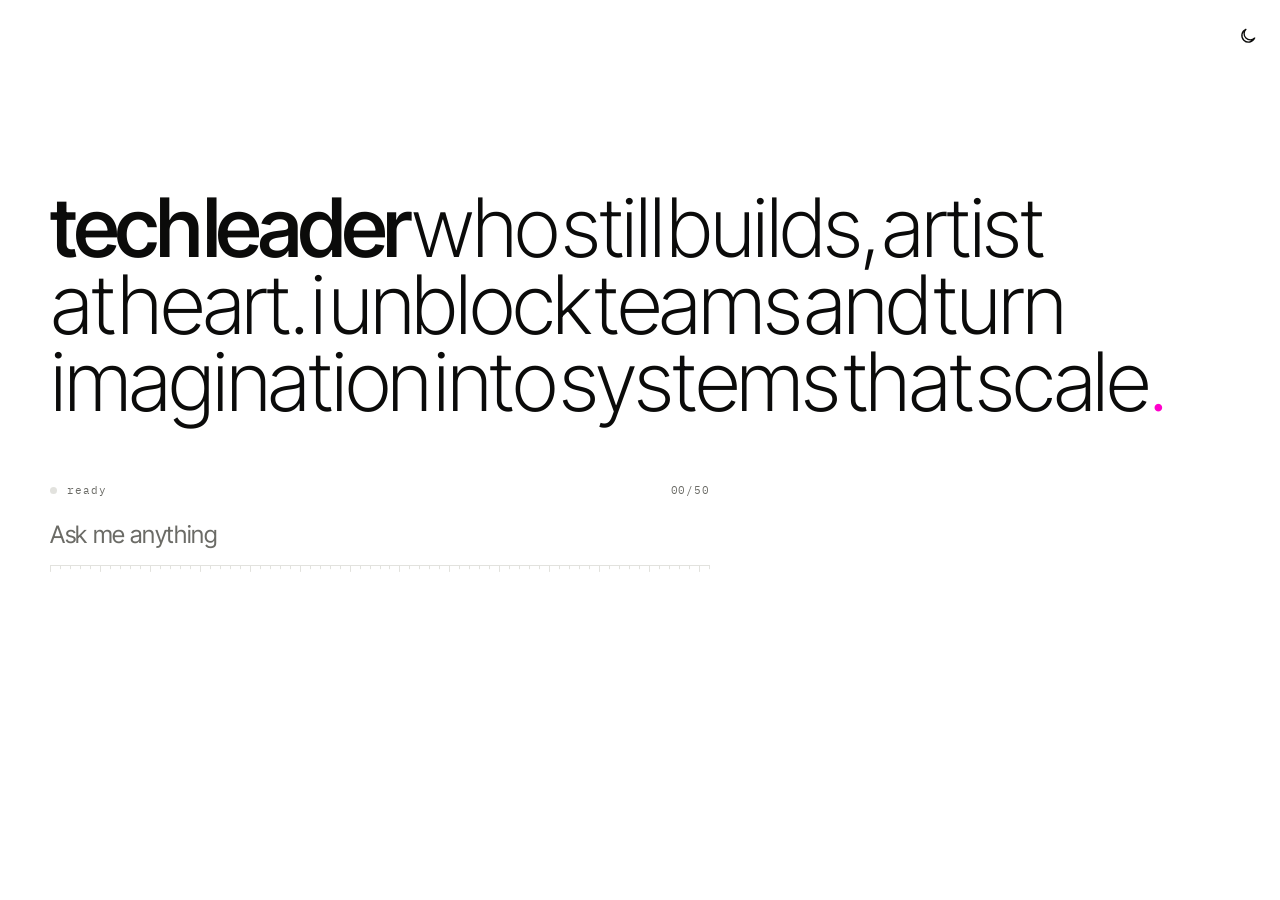
==== new/index.html @ 0ed47e51 "Add the ask-me homepage beta at /new One sentence and one input instead of sections; answers carry t" ====
<!DOCTYPE html>
<html lang="en">
  <head>
    <meta charset="utf-8">
    <meta name="viewport" content="width=device-width, initial-scale=1.0, viewport-fit=cover">
    <title>Kostis Karampinas - Engineering Lead</title>
    <meta name="author" content="Kostis Karampinas">
    <!-- Beta: kept out of search until it replaces the homepage -->
    <meta name="robots" content="noindex, nofollow">
    <meta name="description" content="Kostis Karampinas: tech leader who still builds, artist at heart. Engineering Lead at Skroutz, leading International across Cyprus, Romania and Bulgaria. Film photography on the side.">
    <meta name="keywords" content="Kostis Karampinas, Engineering Lead, Tech Lead, Software Engineer, AI-first engineering, Cross-border e-commerce, Film Photography, Skroutz, Greece">
    <meta name="theme-color" media="(prefers-color-scheme: light)" content="#FFFFFF">
    <meta name="theme-color" media="(prefers-color-scheme: dark)" content="#0B0B0A">

    <!-- Open Graph / Facebook -->
    <meta property="og:type" content="website">
    <meta property="og:url" content="https://kostiskarampinas.com/new/">
    <meta property="og:title" content="Kostis Karampinas - Engineering Lead">
    <meta property="og:description" content="Tech leader who still builds, artist at heart. Ask me anything.">
    <meta property="og:image" content="https://s.gravatar.com/avatar/8bc43bee9040db6434f0842501858358?s=400">
    <meta property="og:site_name" content="Kostis Karampinas">

    <!-- Twitter -->
    <meta name="twitter:card" content="summary">
    <meta name="twitter:url" content="https://kostiskarampinas.com/new/">
    <meta name="twitter:title" content="Kostis Karampinas - Engineering Lead">
    <meta name="twitter:description" content="Tech leader who still builds, artist at heart. Ask me anything.">
    <meta name="twitter:image" content="https://s.gravatar.com/avatar/8bc43bee9040db6434f0842501858358?s=400">
    <meta name="twitter:creator" content="@rpk0_">

    <link rel="canonical" href="https://kostiskarampinas.com/new/">
    <link rel="icon" href="https://s.gravatar.com/avatar/8bc43bee9040db6434f0842501858358?s=80">
    <link rel="apple-touch-icon" href="https://s.gravatar.com/avatar/8bc43bee9040db6434f0842501858358?s=180">

    <link rel="preconnect" href="https://fonts.googleapis.com">
    <link rel="preconnect" href="https://fonts.gstatic.com" crossorigin>
    <link rel="stylesheet" href="https://fonts.googleapis.com/css2?family=Inter+Tight:wght@100..900&family=IBM+Plex+Mono:wght@400;500&display=swap">
    <link rel="stylesheet" href="css/site.css">

    <!-- Apply a saved light/dark choice before first paint, so the page never flashes the wrong theme -->
    <script>
      try { const t = localStorage.getItem('theme'); if (t === 'dark' || t === 'light') document.documentElement.dataset.theme = t; } catch (e) {}
    </script>

    <!-- Structured Data -->
    <script type="application/ld+json">
    {
      "@context": "https://schema.org",
      "@type": "Person",
      "name": "Kostis Karampinas",
      "jobTitle": "Senior Software Engineering Lead",
      "worksFor": {
        "@type": "Organization",
        "name": "Skroutz"
      },
      "url": "https://kostiskarampinas.com",
      "sameAs": [
        "https://github.com/rpk0",
        "https://x.com/rpk0_",
        "https://linkedin.com/in/kostis-karampinas",
        "https://rpk.io",
        "https://www.instagram.com/rpk.io/"
      ],
      "knowsAbout": ["Software Engineering", "Engineering Leadership", "AI-assisted Software Engineering", "Cross-border E-commerce", "Film Photography"]
    }
    </script>
  </head>
  <body>
    <button class="theme" id="theme" type="button" aria-label="Switch to dark mode">
      <svg class="moon" viewBox="0 0 24 24" fill="none" stroke="currentColor" stroke-width="1.6" stroke-linecap="round" stroke-linejoin="round" aria-hidden="true"><path d="M20 14.5A8 8 0 1 1 9.5 4a6.5 6.5 0 0 0 10.5 10.5z"/></svg>
      <svg class="sun" viewBox="0 0 24 24" fill="none" stroke="currentColor" stroke-width="1.6" stroke-linecap="round" aria-hidden="true"><circle cx="12" cy="12" r="4"/><path d="M12 2v2.5M12 19.5V22M2 12h2.5M19.5 12H22M4.9 4.9l1.8 1.8M17.3 17.3l1.8 1.8M4.9 19.1l1.8-1.8M17.3 6.7l1.8-1.8"/></svg>
    </button>

    <main class="page">
      <div class="col">
        <h1 class="tag" id="tag">tech leader who still builds, artist at heart. i unblock teams and turn imagination into systems that scale.</h1>

        <section class="ask" id="ask" aria-label="Ask me a question">
          <div class="instrument">
            <div class="readout" aria-hidden="true"><span class="led"></span><span id="status">ready</span><span class="count" id="count">00/50</span></div>
            <form class="field" id="form" autocomplete="off">
              <div class="track">
                <label class="sr" for="q">Ask me anything</label>
                <input id="q" name="q" type="text" placeholder="Ask me anything" enterkeyhint="send" autocomplete="off">
                <div class="scale" id="scale" aria-hidden="true"><span class="mark" id="mark"></span></div>
              </div>
            </form>
            <p class="err" id="err" role="status" hidden></p>
          </div>
          <div class="out" id="out" hidden>
            <p class="asked" id="asked"></p>
            <p class="answer"><span id="answer"></span><span class="caret" id="caret" aria-hidden="true"></span></p>
            <div class="extra" id="extra" hidden></div>
          </div>
          <p class="sr" id="live" aria-live="polite"></p>
          <p class="label" id="label" hidden></p>
          <div class="sugs" id="sugs" hidden></div>
        </section>
      </div>
    </main>
    <p class="sig">kostis karampinas — greece</p>

    <script src="js/content.js"></script>
    <script src="js/site.js"></script>
  </body>
</html>
---- new/css/site.css ----
/* kostiskarampinas.com
   Layout: one quiet left-aligned column. A tagline, then a single input. Nothing else.
   The only colour on the page is the magenta dot, the page's pet. */
:root {
  --bg: #FFFFFF;
  --fg: #0B0B0A;
  --muted: #6B6B66;
  --line: #E2E2DE;
  --signal: #FF00C8;
  --rest: 260;
  --peak: 820;
  --rest-em: 560; /* the words the eye should land on first */
  --word-gap: -0.17em; /* tighter than a normal space: words run together and take a beat to read */
  --font: 'Inter Tight', 'Helvetica Neue', Arial, sans-serif;
  --mono: 'IBM Plex Mono', ui-monospace, Menlo, monospace;
  color-scheme: light;
}
@media (prefers-color-scheme: dark) {
  :root:not([data-theme="light"]) { --bg: #0B0B0A; --fg: #EDEDEA; --muted: #8E8E88; --line: #2A2A27; --rest: 280; --rest-em: 580; color-scheme: dark; }
}
/* fluo magenta: wide-gamut screens get a pink sRGB can't show */
@supports (color: color(display-p3 1 0 1)) { :root { --signal: color(display-p3 1 0 0.78); } }
:root[data-theme="dark"] { --bg: #0B0B0A; --fg: #EDEDEA; --muted: #8E8E88; --line: #2A2A27; --rest: 280; --rest-em: 580; color-scheme: dark; }

*, *::before, *::after { box-sizing: border-box; }
[hidden] { display: none !important; }
html, body { margin: 0; }
/* Every size is in rem: 16px up to 1920px wide, then the whole layout grows with the screen (2560: ~21px, 4K: 32px) */
html { font-size: clamp(16px, 0.8333vw, 32px); }
html, body { min-height: 100%; }
body { background: var(--bg); color: var(--fg); font-family: var(--font); -webkit-font-smoothing: antialiased; }
::selection { background: var(--fg); color: var(--bg); }

::view-transition-old(root), ::view-transition-new(root) { animation: none; mix-blend-mode: normal; }

.page {
  box-sizing: border-box;
  min-height: 100%;
  display: flex;
  justify-content: center;
  padding-left: max(1rem, env(safe-area-inset-left, 0rem));
  padding-right: max(1rem, env(safe-area-inset-right, 0rem));
  padding-block: clamp(6.5rem, 21vh, 13.75rem) 4.5rem;
}
.col { width: 100%; max-width: 73.75rem; display: flex; flex-direction: column; gap: clamp(2.5rem, 7vh, 4.5rem); min-width: 0; }

.tag {
  margin: 0;
  font-size: clamp(2.375rem, 6.4vw, 5.875rem);
  line-height: 0.94;
  letter-spacing: -0.04em;
  word-spacing: var(--word-gap);
  font-weight: var(--rest);
  text-wrap: balance;
}
.tag .w { display: inline-block; white-space: nowrap; }
.tag .c { display: inline-block; text-align: center; }
/* the one bright thing on the page: the final full stop */
.tag .dot { color: var(--signal); cursor: pointer; }
/* once there is an answer, the tagline steps back so the answer leads; hovering brings it back */
.tag { transition: opacity .9s cubic-bezier(.2,.7,0,1); }
.col.has-answer .tag { opacity: .2; }
.col.has-answer .tag:hover { opacity: 1; }

.ask { max-width: 62.5rem; display: flex; flex-direction: column; gap: 1.625rem; }
/* ---- the instrument ---- */
.instrument { max-width: 41.25rem; display: flex; flex-direction: column; gap: 0.375rem; }
.readout {
  display: flex; align-items: center; gap: 0.625rem;
  font-family: var(--mono); font-size: 0.6875rem; letter-spacing: .08em; color: var(--muted);
  font-variant-numeric: tabular-nums;
}
.led { width: 0.4375rem; height: 0.4375rem; border-radius: 50%; background: var(--line); transition: background-color .3s, box-shadow .3s; }
.ask.is-focus .led, .ask.busy .led { background: var(--fg); }
.readout .count { margin-left: auto; transition: color .2s; }
.readout .count.full { color: var(--fg); }
.err { margin: 0.5rem 0 0; font-family: var(--mono); font-size: 0.75rem; letter-spacing: .02em; color: var(--fg); animation: fadeup .3s cubic-bezier(.2,.7,0,1) both; }
.field.nudge { animation: nudge .38s cubic-bezier(.3,.7,.4,1); }
@keyframes nudge { 0%, 100% { transform: none; } 20% { transform: translateX(-0.4375rem); } 45% { transform: translateX(0.375rem); } 70% { transform: translateX(-0.1875rem); } }

.field { display: flex; align-items: center; gap: 1.125rem; }
.track { flex: 1; min-width: 0; display: flex; flex-direction: column; }
.scale { position: relative; height: 1.375rem; border-top: 1px solid var(--line); transition: border-color .4s; }
.ask.is-focus .scale { border-top-color: var(--fg); }
.tick {
  position: absolute; top: 0; width: 1px; height: 0.4375rem; background: var(--line);
  transform-origin: top; transform: scaleY(.45);
  transition: transform .6s cubic-bezier(.3,1.6,.5,1) calc(var(--i) * 6ms), background-color .15s;
}
.tick.major { height: 0.8125rem; }
.ask.is-focus .tick, .ask.busy .tick { transform: scaleY(1); }
.tick.lit { background: var(--fg); }
.mark {
  position: absolute; left: 0; bottom: 0; width: 0; height: 0;
  border-left: 0.25rem solid transparent; border-right: 0.25rem solid transparent; border-bottom: 0.375rem solid var(--fg);
  opacity: 0; transition: transform .25s cubic-bezier(.2,.7,0,1), opacity .3s;
}
.ask.is-focus .mark { opacity: 1; }
.pet-alive .mark { display: none; }

.field input {
  width: 100%; min-width: 0; height: 3.875rem; padding: 0; border: 0; background: transparent;
  color: var(--fg); caret-color: var(--fg);
  font-family: inherit; font-size: clamp(1.1875rem, 1.9vw, 1.5rem); font-weight: 400; letter-spacing: -0.015em;
}
.field input::placeholder { color: var(--muted); transition: color .4s; }
.field input:focus::placeholder { color: var(--line); }
.field input:focus { outline: none; }

.out { display: flex; flex-direction: column; gap: 0.75rem; }
.out.reveal { animation: fadeup .5s cubic-bezier(.2,.7,0,1) both; }
.out .asked { margin: 0; font-size: 0.875rem; color: var(--muted); }
/* rich answers: a CV timeline and project links, same quiet type system */
.extra { display: flex; flex-direction: column; gap: 1.375rem; max-width: 47.5rem; margin-top: 0.625rem; }
.extra ol, .extra ul { list-style: none; margin: 0; padding: 0; border-top: 1px solid var(--line); }
.extra li { padding: 0.875rem 0; border-bottom: 1px solid var(--line); animation: fadeup .5s cubic-bezier(.2,.7,0,1) both; animation-delay: calc(var(--i) * 70ms); }
.cv li { display: grid; grid-template-columns: 10em minmax(0, 1fr); gap: 0.25rem 1.5rem; align-items: baseline; }
.cv .when { font-family: var(--mono); font-size: 0.75rem; letter-spacing: .02em; color: var(--muted); font-variant-numeric: tabular-nums; }
.cv .when b { font-weight: 500; color: var(--fg); }
.cv .what { display: flex; flex-wrap: wrap; align-items: baseline; gap: 0.125rem 0.625rem; min-width: 0; }
.cv .role { font-size: 1.1875rem; font-weight: 500; letter-spacing: -0.015em; }
.cv .current .role { font-weight: 650; }
.cv .org { font-size: 1.0625rem; color: var(--muted); }
.extra .note { flex-basis: 100%; display: block; font-size: 0.875rem; color: var(--muted); margin-top: 0.125rem; }
.links .link { display: grid; grid-template-columns: minmax(0, 1fr) auto auto; align-items: baseline; gap: 1rem; color: var(--fg); text-decoration: none; }
.links .lbl { font-size: 1.375rem; font-weight: 500; letter-spacing: -0.02em; }
.links .host { font-family: var(--mono); font-size: 0.75rem; color: var(--muted); overflow-wrap: anywhere; }
.links .arr { font-size: 1.125rem; transition: transform .35s cubic-bezier(.3,1.6,.5,1); }
.links a.link:hover .lbl, .links a.link:focus-visible .lbl { text-decoration: underline; text-underline-offset: 0.375rem; text-decoration-thickness: 1px; }
.links a.link:hover .arr { transform: translate(0.1875rem, -0.1875rem); }
.links .copy { min-height: 2rem; padding: 0 0.625rem; border: 1px solid var(--line); border-radius: 62.4375rem; background: transparent; color: var(--fg); font-family: var(--mono); font-size: 0.6875rem; cursor: pointer; }
.links .copy:hover { border-color: var(--fg); }
@media (max-width: 640px) {
  .cv li { grid-template-columns: minmax(0, 1fr); }
  .links .link { grid-template-columns: minmax(0, 1fr) auto; }
  .links .host { grid-column: 1 / -1; grid-row: 2; }
}
.out .answer { margin: 0; font-size: clamp(1.625rem, 3.1vw, 2.625rem); line-height: 1.16; font-weight: 420; letter-spacing: -0.03em; max-width: 24em; text-wrap: pretty; }
/* an invisible marker at the end of the answer, sitting on the baseline: the dot rides it and becomes the full stop */
.caret { display: inline-block; width: 0; height: 0; }

/* ---- the dot: the page's pet ---- */
.pet { position: absolute; left: 0; top: 0; z-index: 6; border-radius: 50%; background: var(--signal); cursor: pointer; will-change: transform; }
.pet::after { content: ""; position: absolute; inset: -0.75rem; border-radius: 50%; }
/* lights out: it glows for a moment */
.pet.glow { animation: glow 1.6s cubic-bezier(.2,.7,0,1); }
@keyframes glow {
  0% { box-shadow: 0 0 0 0 transparent; }
  30% { box-shadow: 0 0 0 0.375rem color-mix(in srgb, var(--signal) 22%, transparent), 0 0 1.75rem 0.5rem color-mix(in srgb, var(--signal) 40%, transparent); }
  100% { box-shadow: 0 0 0 0 transparent; }
}
.zz { position: absolute; left: 0; top: 0; z-index: 6; pointer-events: none; font-family: var(--mono); font-size: 0.75rem; color: var(--muted); }
.zz span { display: inline-block; animation: zz 2.4s ease-in-out infinite; }
.zz span + span { animation-delay: 1.2s; }
@keyframes zz { 0% { opacity: 0; transform: translate(0, 0.25rem); } 30% { opacity: 1; } 100% { opacity: 0; transform: translate(0.625rem, -1rem); } }

.label { margin: 0; font-size: 0.8125rem; color: var(--muted); }
.sugs { display: flex; flex-wrap: wrap; gap: 0 1.75rem; }
.sugs button {
  min-height: 2.75rem; padding: 0; border: 0; background: transparent; color: var(--muted);
  font-family: inherit; font-size: 1.0625rem; letter-spacing: -0.01em; text-align: left; cursor: pointer;
  animation: fadeup .5s cubic-bezier(.2,.7,0,1) both; animation-delay: calc(var(--i) * 55ms);
  transition: color .2s;
}
.sugs button:hover, .sugs button:focus-visible { color: var(--fg); text-decoration: underline; text-underline-offset: 0.375rem; text-decoration-thickness: 1px; }

.theme {
  position: absolute; z-index: 5;
  top: calc(env(safe-area-inset-top, 0rem) + 0.875rem);
  right: max(0.625rem, env(safe-area-inset-right, 0rem));
  width: 2.75rem; height: 2.75rem; padding: 0; border: 0; border-radius: 50%;
  display: grid; place-items: center; background: transparent; color: var(--fg); cursor: pointer;
  transition: transform .5s cubic-bezier(.3,1.6,.5,1);
}
.theme:hover { transform: rotate(-25deg); }
.theme svg { width: 1.25rem; height: 1.25rem; }
.theme .sun { display: none; }
.theme[data-mode="dark"] .sun { display: block; }
.theme[data-mode="dark"] .moon { display: none; }

button:focus-visible, a:focus-visible { outline: 1px solid var(--fg); outline-offset: 0.25rem; }
.sr { position: absolute; width: 1px; height: 1px; overflow: hidden; clip: rect(0 0 0 0); white-space: nowrap; }

@keyframes fadeup { from { opacity: 0; transform: translateY(0.5rem); } to { opacity: 1; transform: none; } }

.sig {
  position: fixed; z-index: 4; display: none;
  right: max(1rem, env(safe-area-inset-right, 0rem)); bottom: calc(env(safe-area-inset-bottom, 0rem) + 1.5rem);
  writing-mode: vertical-rl; transform: rotate(180deg);
  font-family: var(--mono); font-size: 0.6875rem; letter-spacing: .14em; color: var(--muted);
}
@media (min-width: 1300px) { .sig { display: block; } }

@media (max-width: 640px) {
  .sugs { flex-direction: column; align-items: flex-start; }
  .sugs button { font-size: 1.0625rem; }
}
@media (prefers-reduced-motion: reduce) {
  .theme, .tick, .mark { transition: none; }
  .extra li, .out.reveal { animation: none; }
  .sugs button { animation: none; }
  .caret { animation: none; }
}
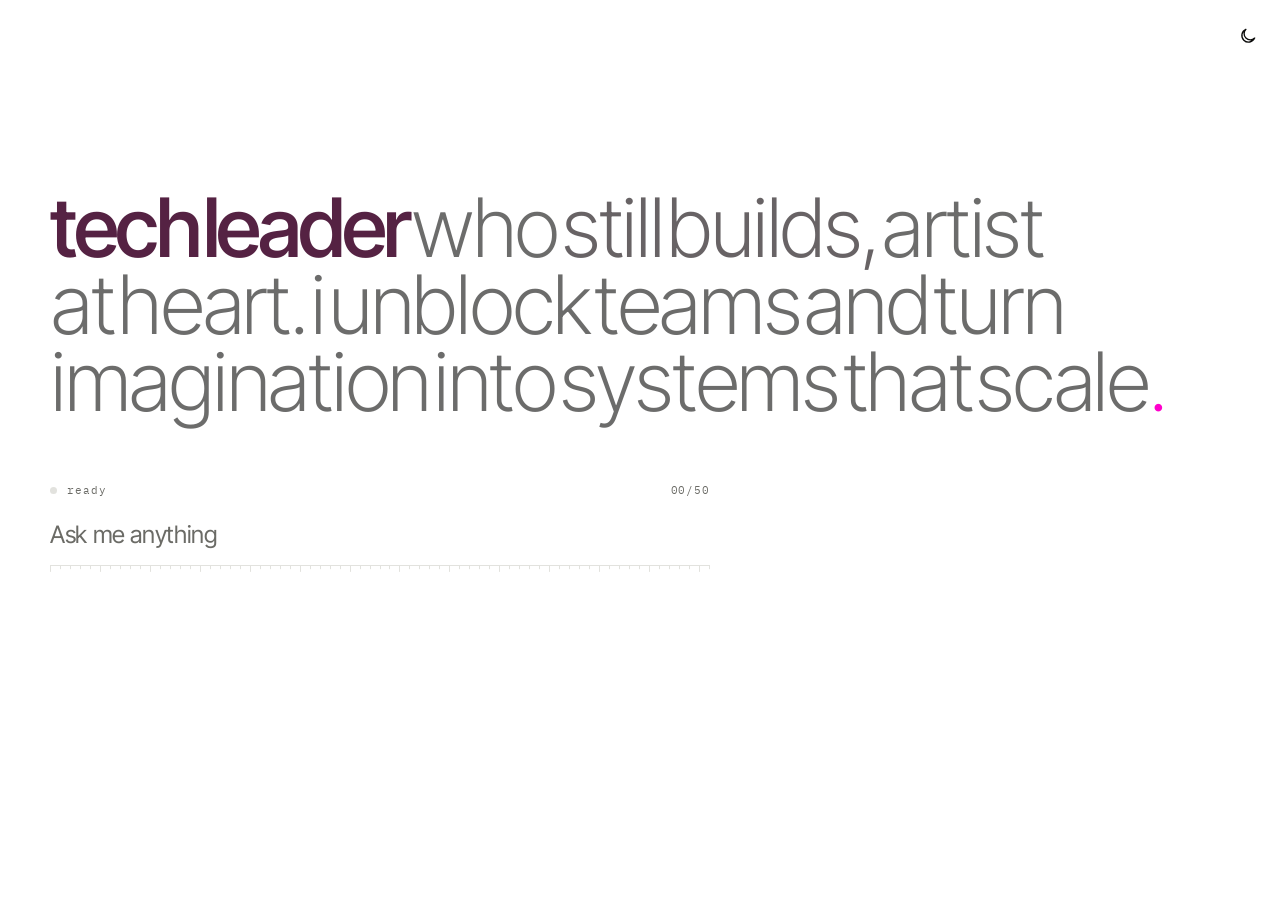
==== commit 3214200d: "Update beta copy, timeline and question paths Merges the two International roles, adds monobloc, its" ====
--- a/new/index.html
+++ b/new/index.html
@@ -7,7 +7,7 @@
     <meta name="author" content="Kostis Karampinas">
     <!-- Beta: kept out of search until it replaces the homepage -->
     <meta name="robots" content="noindex, nofollow">
-    <meta name="description" content="Kostis Karampinas: tech leader who still builds, artist at heart. Engineering Lead at Skroutz, leading International across Cyprus, Romania and Bulgaria. Film photography on the side.">
+    <meta name="description" content="Kostis Karampinas: tech leader who still builds, artist at heart. Engineering Lead at Skroutz, leading International across Cyprus, Romania and Bulgaria. Film photography and monobloc on the side.">
     <meta name="keywords" content="Kostis Karampinas, Engineering Lead, Tech Lead, Software Engineer, AI-first engineering, Cross-border e-commerce, Film Photography, Skroutz, Greece">
     <meta name="theme-color" media="(prefers-color-scheme: light)" content="#FFFFFF">
     <meta name="theme-color" media="(prefers-color-scheme: dark)" content="#0B0B0A">
@@ -98,7 +98,7 @@
         </section>
       </div>
     </main>
-    <p class="sig">kostis karampinas — greece</p>
+    <p class="sig">kostis karampinas – greece</p>
 
     <script src="js/content.js"></script>
     <script src="js/site.js"></script>
--- a/new/css/site.css
+++ b/new/css/site.css
@@ -55,6 +55,7 @@
 }
 .tag .w { display: inline-block; white-space: nowrap; }
 .tag .c { display: inline-block; text-align: center; }
+@media (prefers-reduced-motion: no-preference) { .tag .c { opacity: .6; } }
 /* the one bright thing on the page: the final full stop */
 .tag .dot { color: var(--signal); cursor: pointer; }
 /* once there is an answer, the tagline steps back so the answer leads; hovering brings it back */
@@ -122,6 +123,7 @@
 .cv .current .role { font-weight: 650; }
 .cv .org { font-size: 1.0625rem; color: var(--muted); }
 .extra .note { flex-basis: 100%; display: block; font-size: 0.875rem; color: var(--muted); margin-top: 0.125rem; }
+.extra .note b { font-weight: inherit; color: color-mix(in srgb, var(--fg) 60%, var(--muted)); }
 .links .link { display: grid; grid-template-columns: minmax(0, 1fr) auto auto; align-items: baseline; gap: 1rem; color: var(--fg); text-decoration: none; }
 .links .lbl { font-size: 1.375rem; font-weight: 500; letter-spacing: -0.02em; }
 .links .host { font-family: var(--mono); font-size: 0.75rem; color: var(--muted); overflow-wrap: anywhere; }
